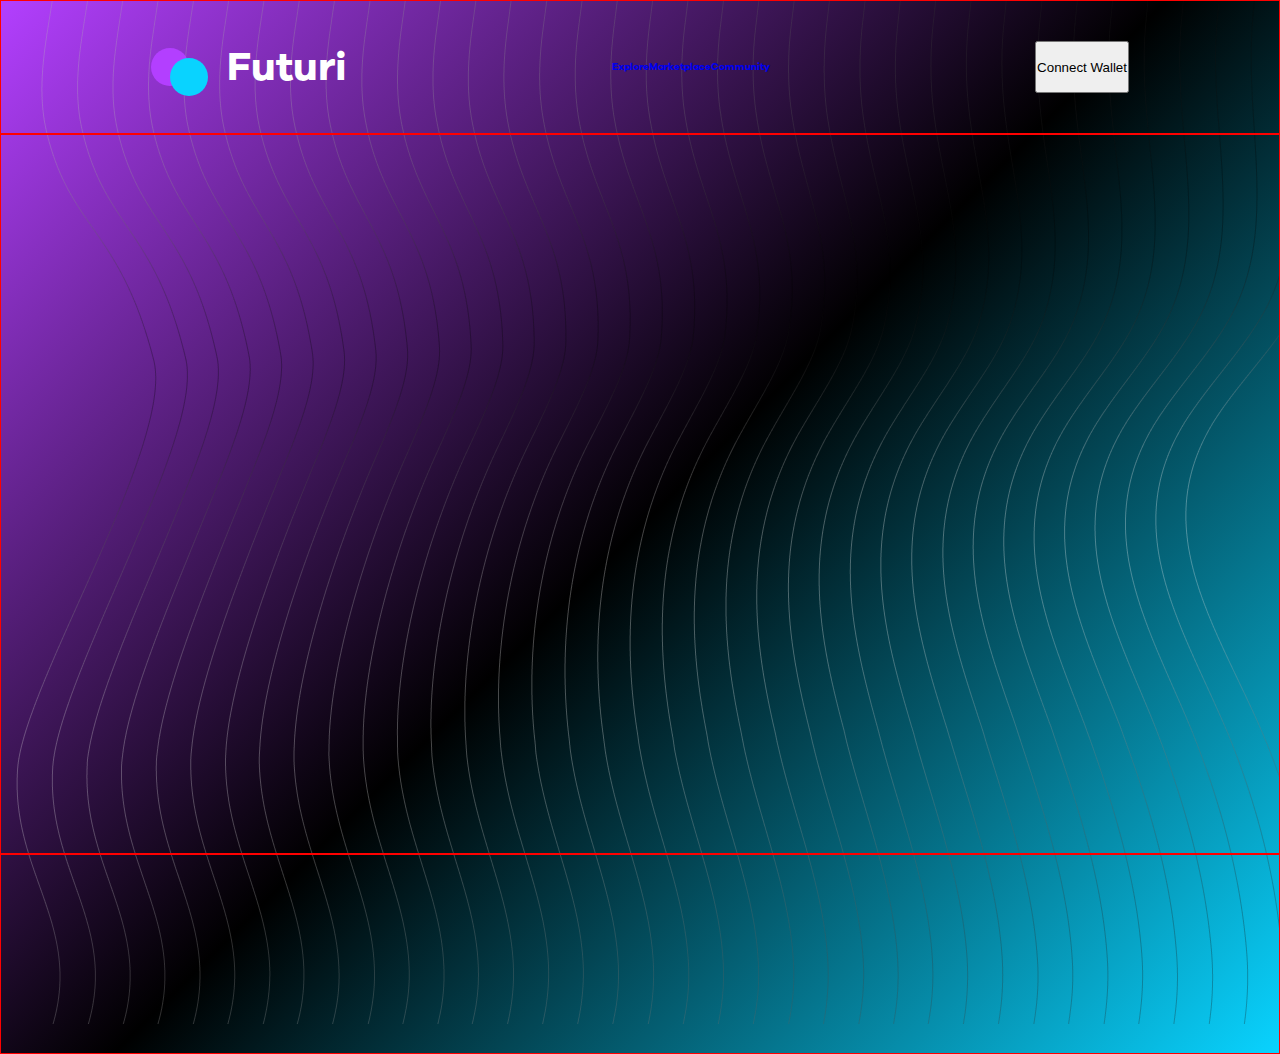
==== index.html @ 5247e4f0 "a" ====
<!DOCTYPE html>
<html lang="en">
<head>
    <meta charset="UTF-8">
    <meta http-equiv="X-UA-Compatible" content="IE=edge">
    <meta name="viewport" content="width=device-width, initial-scale=1.0">
    <title>Page 5</title>
    <!-- css -->
    <link rel="stylesheet" href="./sassets/css/font.css">
    <link rel="stylesheet" href="./sassets/css/reset.css">
    <link rel="stylesheet" href="./sassets/css/style.css">
    <link rel="stylesheet" href="./sassets/css/reponsive.css">
</head>
<body>
    <div class="main">
        <img src="./sassets/img/Group.png" alt="">
        <!-- header -->
        <div class="header">
            <a href="#" class="logoweb underline">
                <div class="logoweb__cricle">
                    <span></span>
                    <span></span>
                </div>
                <h1 class="logoweb__title">futuri</h1>
            </a>
            <ul class="nav">
                <li class="nav__item">
                    <a href="#" class="underline">Explore</a>
                </li>
                <li class="nav__item">
                    <a href="#" class="underline">Marketplace</a>
                </li>
                <li class="nav__item">
                    <a href="#" class="underline">Community</a>
                </li>
            </ul>
            <button class="header__btn">Connect Wallet</button>
        </div>
        <!-- end header -->
        <!-- banner -->
        <div class="banner">

            
        </div>
        <!-- end banner -->
        <!-- donor -->
        <div class="donor">

        </div>
        <!-- end donor -->
    </div>
</body>
</html>
---- sassets/css/font.css ----
@font-face {
    font-family: myfont;
    src: url('../font/Rene\ Bieder\ -\ Galano\ Grotesque\ DEMO\ Bold.otf');
}
---- sassets/css/style.css ----
html {
    font-size: 10px;
    font-family:myfont;
}
.underline {
    text-decoration: none;
}

.main {
    width: 100%;
    height:auto;
    background: linear-gradient(135deg, rgba(179, 63, 255, 1), rgba(0, 0, 0),rgba(9, 211, 255, 1));
    backdrop-filter: blur(100px);
    position:relative;
    z-index: -2;
}
.main > img {
    position: absolute;
    top: 0;
    left: 0;
    right: 0;
    bottom: 0;
    z-index: -1;
}
/* header */
.header {
    width:100%;
    padding:40px 150px;
    border: 1px solid red;
    display:flex;
    justify-content:space-between;
  
}
/* logoweb */
.logoweb {
    display: flex;
    align-items:center;
}
.logoweb__cricle {
    display:flex;
  
}

.logoweb__cricle > span {
    display:block;
    width:38px;
    height:38px;
    border-radius:50%;
    border:none;
}
.logoweb__cricle > span:first-child {
    background-color: rgba(179, 63, 255, 1);
}
.logoweb__cricle > span:last-child {
    background-color: rgba(9, 211, 255, 1);
    position:relative;
    left:-19px;
    top: 10px;
}
.logoweb__title {
    font-size: 4rem;
    line-height: 5.2rem;
    color:#fff;
    text-transform:capitalize;
}
/* nav */
.nav {
    flex-grow: 1;
    list-style:none;
    display:flex;
    justify-content:center;
    align-items:center;
}
/* header__btn */
/* banner */
.banner {
    width: 100%;
    border:1px solid red;
    height:80vh;
}
.donor {
    width:100%;
    border:1px solid red;
    height:200px
}
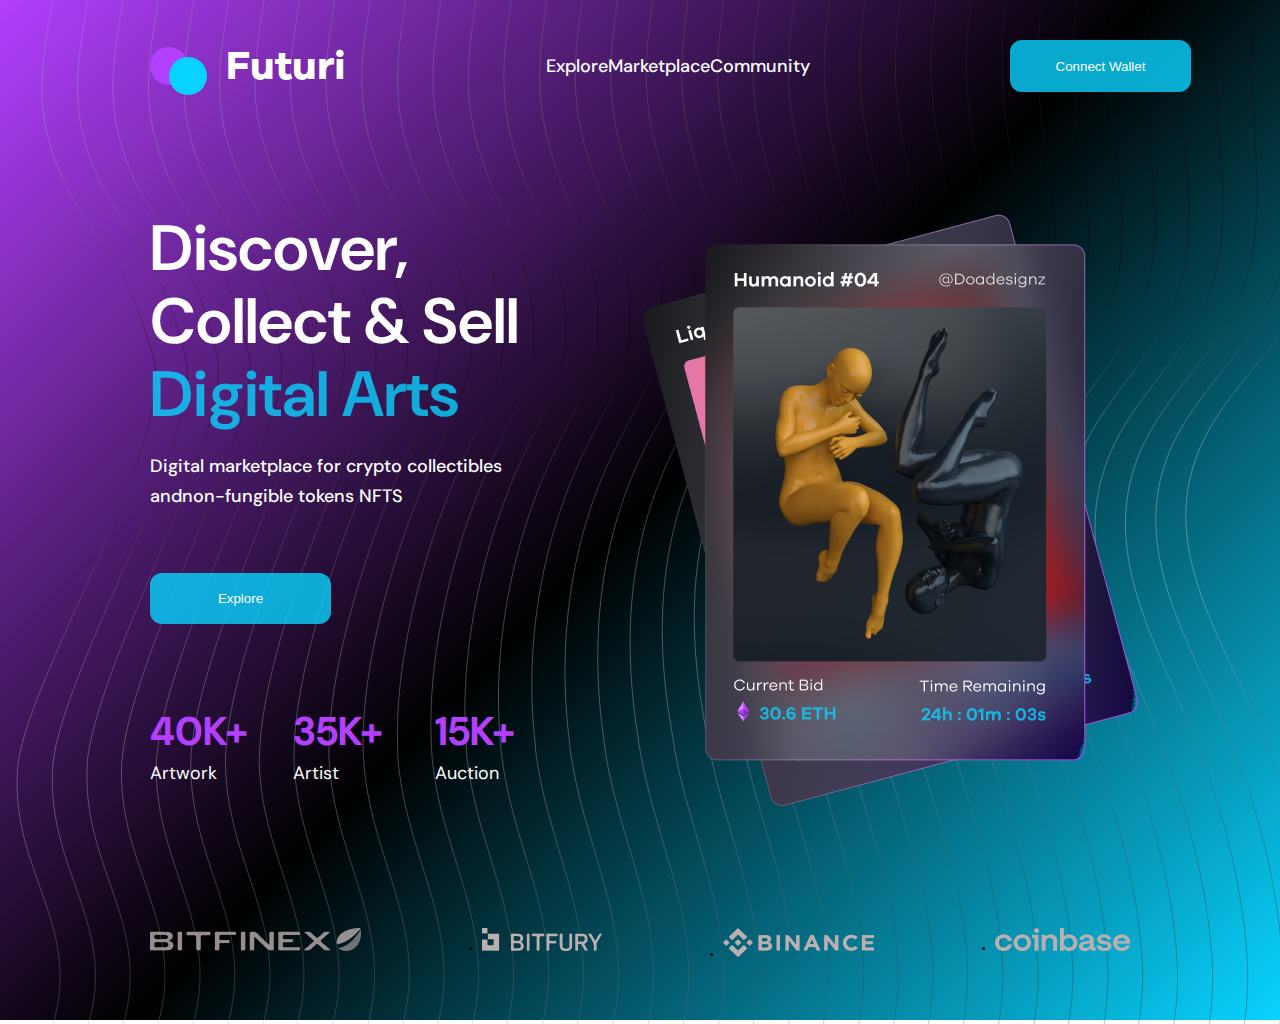
==== commit 4b38b2db: "bb" ====
--- a/index.html
+++ b/index.html
@@ -5,6 +5,10 @@
     <meta http-equiv="X-UA-Compatible" content="IE=edge">
     <meta name="viewport" content="width=device-width, initial-scale=1.0">
     <title>Page 5</title>
+    <!-- font -->
+    <link rel="preconnect" href="https://fonts.googleapis.com">
+    <link rel="preconnect" href="https://fonts.gstatic.com" crossorigin>
+    <link href="https://fonts.googleapis.com/css2?family=Cookie&family=DM+Sans:ital,wght@0,700;1,400&family=Encode+Sans:wght@100;500&family=Sacramento&display=swap" rel="stylesheet">
     <!-- css -->
     <link rel="stylesheet" href="./sassets/css/font.css">
     <link rel="stylesheet" href="./sassets/css/reset.css">
@@ -12,8 +16,11 @@
     <link rel="stylesheet" href="./sassets/css/reponsive.css">
 </head>
 <body>
-    <div class="main">
+    <div class="wrapper">
         <img src="./sassets/img/Group.png" alt="">
+    
+
+       
         <!-- header -->
         <div class="header">
             <a href="#" class="logoweb underline">
@@ -34,20 +41,72 @@
                     <a href="#" class="underline">Community</a>
                 </li>
             </ul>
-            <button class="header__btn">Connect Wallet</button>
+            <button class="btn">Connect Wallet</button>
         </div>
         <!-- end header -->
         <!-- banner -->
         <div class="banner">
+            <div class="banner__content">
+                <h1 class="banner__title">
+                    Discover,
+                    Collect & Sell 
+                    <span>Digital Arts </span>
+                </h1>
+                <p class="banner__descrption">
+                    Digital marketplace for crypto collectibles  andnon-fungible tokens NFTS
+                </p>
+                <button class="btn">
+                    Explore
+                </button>
 
+                <ul class="banner__parameter">
+                    <li class="banner__parameter-item">
+                        <h3>40K+</h3>
+                        <span>Artwork</span>
+                    </li>
+                    <li class="banner__parameter-item">
+                        <h3>35K+</h3>
+                        <span>Artist</span>
+                    </li>
+                    <li class="banner__parameter-item">
+                        <h3>15K+</h3>
+                        <span>Auction</span>
+                    </li>
+                </ul>
+            </div>
+            <div class="banner__img">
+                <img src="./sassets/img/Frame 2.png" alt="">
+                <img src="./sassets/img/Frame 3.png" alt="">
+            </div>
             
         </div>
         <!-- end banner -->
         <!-- donor -->
-        <div class="donor">
+        <ul class="donor">
+            <li class="donor__item">
+                <a href="#">
+                    <img src="./sassets/img/Frame.png" alt="">
+                </a>
+            </li>
+            <li class="donor__item">
+                <a href="#">
+                    <img src="./sassets/img/Frame-1.png" alt="">
+                </a>
+            </li>
+            <li class="donor__item">
+                <a href="#">
+                    <img src="./sassets/img/Frame-2.png" alt="">
+                </a>
+            </li>
+            <li class="donor__item">
+                <a href="#">
+                    <img src="./sassets/img/Frame-3.png" alt="">
+                </a>
+            </li>
+        </ul>
+        <!-- end donor -->
+   
 
-        </div>
-        <!-- end donor -->
     </div>
 </body>
 </html>--- a/sassets/css/style.css
+++ b/sassets/css/style.css
@@ -1,20 +1,21 @@
 html {
     font-size: 10px;
-    font-family:myfont;
+    font-family: 'DM Sans', sans-serif;
 }
 .underline {
     text-decoration: none;
 }
 
-.main {
+.wrapper {
     width: 100%;
     height:auto;
     background: linear-gradient(135deg, rgba(179, 63, 255, 1), rgba(0, 0, 0),rgba(9, 211, 255, 1));
     backdrop-filter: blur(100px);
     position:relative;
     z-index: -2;
+    padding: 0px 150px;
 }
-.main > img {
+.wrapper > img {
     position: absolute;
     top: 0;
     left: 0;
@@ -22,14 +23,21 @@
     bottom: 0;
     z-index: -1;
 }
+/* .main {
+    position: absolute;
+    z-index: 0;
+    width:100%;
+    top: 0;
+    right: 0;
+    bottom: 0;
+    left: 0;
+} */
 /* header */
 .header {
     width:100%;
-    padding:40px 150px;
-    border: 1px solid red;
+    padding:40px 0px;
     display:flex;
     justify-content:space-between;
-  
 }
 /* logoweb */
 .logoweb {
@@ -62,24 +70,104 @@
     line-height: 5.2rem;
     color:#fff;
     text-transform:capitalize;
+    font-family:myfont;
 }
 /* nav */
 .nav {
+    padding:0px 200px;
     flex-grow: 1;
     list-style:none;
     display:flex;
-    justify-content:center;
+    justify-content:space-between;
     align-items:center;
 }
+.nav__item  {
+
+}
+.nav__item > a {
+    font-weight: 500;
+    font-size: 18px;
+    line-height: 24px;
+    color: #FFFFFF;
+}
 /* header__btn */
+.btn {
+    border:none;
+    background: rgba(9, 211, 255, 0.8);
+    border-radius: 12px;
+    padding:18px 25px;
+    color:#fff;
+    text-transform:capitalize;
+    cursor:pointer;
+    min-width:181px;
+}
 /* banner */
 .banner {
     width: 100%;
-    border:1px solid red;
-    height:80vh;
+    height:auto;
+    display:flex;
+    padding:80px 0px;
 }
+.banner__content {
+    width:50%;
+    height:auto;
+}
+.banner__title {
+    font-weight: 600;
+    font-size: 64px;
+    line-height: 73px;
+    max-width: 428px;
+    color: #FFFFFF;
+}
+.banner__title > span {
+    color:rgba(9, 211, 255, 0.8);
+}
+.banner__descrption {
+    font-weight: 500;
+    font-size: 18px;
+    line-height: 30px;
+    max-width: 428px;
+    color: #FFFFFF;
+    margin:20px 0px 62px;
+}
+.banner__parameter {
+    display:flex;
+    list-style:none;
+    max-width: 428px;
+    margin-top:80px;
+}
+.banner__parameter-item {
+    width:33.33%;
+}
+.banner__parameter-item > h3 {
+    font-weight: 700;
+    font-size: 40px;
+    line-height: 54px;
+    /* identical to box height */
+    color: #B33FFF;
+}
+.banner__parameter-item > span{
+    font-weight: 400;
+    font-size: 18px;
+    line-height: 169%;
+    color: #FFFFFF;  
+}
+/* banner__img */
+.banner__img {
+    position: relative;
+}
+.banner__img > img {
+    position: absolute;
+}
+.banner__img > img:last-child {
+    left: 65px;
+    top: 32px;
+}
+/* donor */
 .donor {
     width:100%;
-    border:1px solid red;
-    height:200px
+    height:auto;
+    display:flex;
+    padding:60px 0px;
+    justify-content:space-between;
 }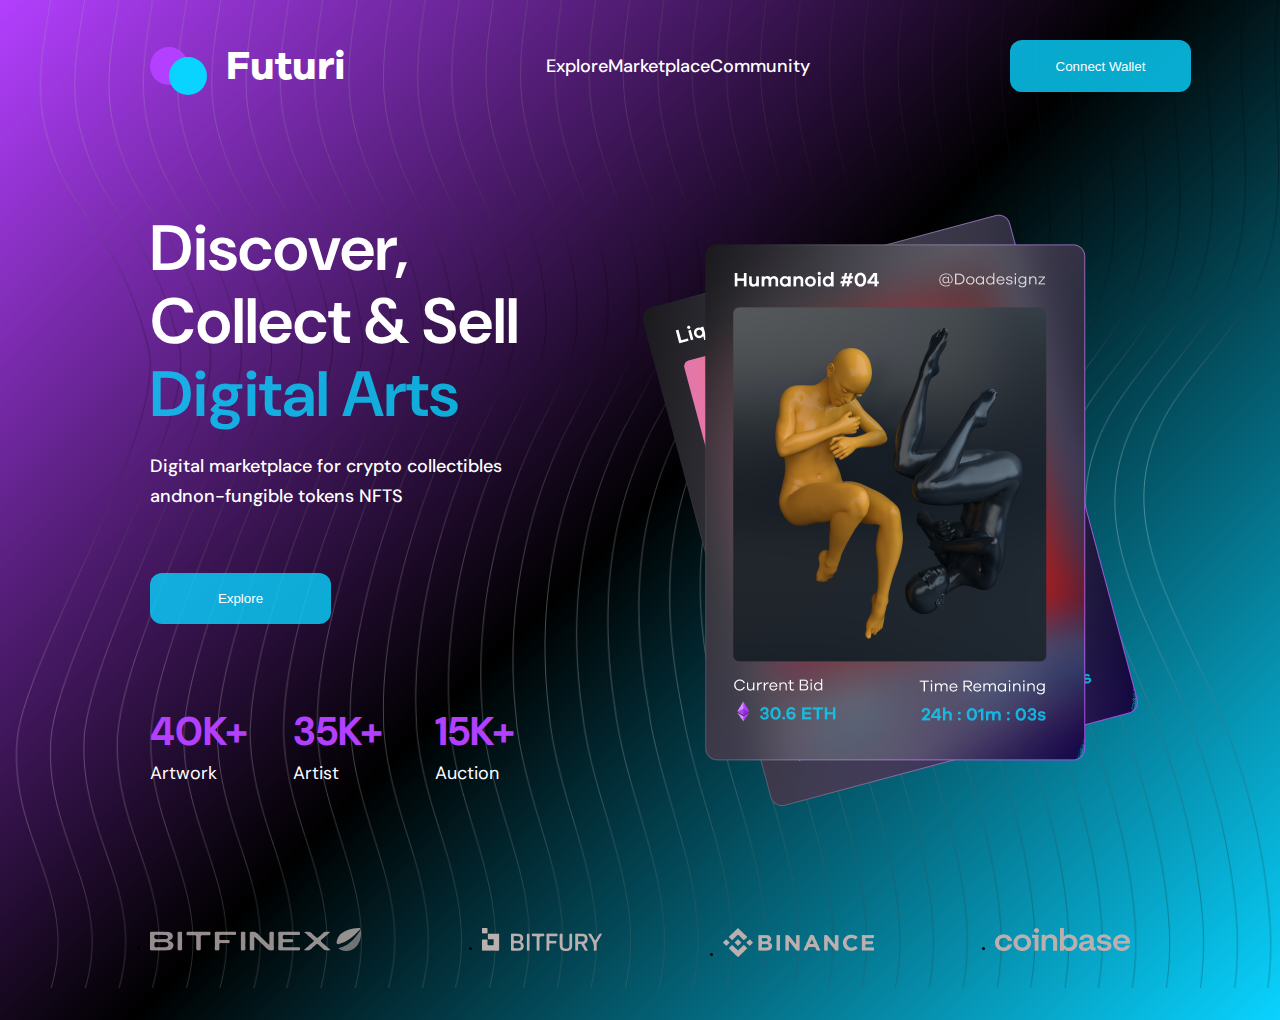
==== commit 2f9eff22: "gfggg" ====
--- a/index.html
+++ b/index.html
@@ -20,7 +20,8 @@
         <img src="./sassets/img/Group.png" alt="">
     
 
-       
+      <div class="main">
+         
         <!-- header -->
         <div class="header">
             <a href="#" class="logoweb underline">
@@ -30,14 +31,14 @@
                 </div>
                 <h1 class="logoweb__title">futuri</h1>
             </a>
-            <ul class="nav">
-                <li class="nav__item">
+            <ul class="nav1">
+                <li class="nav1__item">
                     <a href="#" class="underline">Explore</a>
                 </li>
-                <li class="nav__item">
-                    <a href="#" class="underline">Marketplace</a>
+                <li class="nav1__item">
+                    <a href="./marketplace.html" class="underline">Marketplace</a>
                 </li>
-                <li class="nav__item">
+                <li class="nav1__item">
                     <a href="#" class="underline">Community</a>
                 </li>
             </ul>
@@ -105,7 +106,7 @@
             </li>
         </ul>
         <!-- end donor -->
-   
+      </div>
 
     </div>
 </body>
--- a/sassets/css/style.css
+++ b/sassets/css/style.css
@@ -12,7 +12,7 @@
     background: linear-gradient(135deg, rgba(179, 63, 255, 1), rgba(0, 0, 0),rgba(9, 211, 255, 1));
     backdrop-filter: blur(100px);
     position:relative;
-    z-index: -2;
+    
     padding: 0px 150px;
 }
 .wrapper > img {
@@ -22,16 +22,13 @@
     right: 0;
     bottom: 0;
     z-index: -1;
+    max-width: 100%;
 }
-/* .main {
-    position: absolute;
-    z-index: 0;
-    width:100%;
-    top: 0;
-    right: 0;
-    bottom: 0;
-    left: 0;
-} */
+ .main {
+   position: relative;
+   z-index: 10;
+   width: 100%;
+}
 /* header */
 .header {
     width:100%;
@@ -73,7 +70,7 @@
     font-family:myfont;
 }
 /* nav */
-.nav {
+.nav1 {
     padding:0px 200px;
     flex-grow: 1;
     list-style:none;
@@ -81,10 +78,10 @@
     justify-content:space-between;
     align-items:center;
 }
-.nav__item  {
+.nav1__item  {
 
 }
-.nav__item > a {
+.nav1__item > a {
     font-weight: 500;
     font-size: 18px;
     line-height: 24px;
--- a/sassets/css/reponsive.css
+++ b/sassets/css/reponsive.css
@@ -0,0 +1,111 @@
+/* tablet */
+@media only screen and (max-width:1200px) {
+    .main {
+        position: relative;
+    }
+    .moblie__right {
+        z-index: 2;
+        display: none;
+        position: absolute;
+        top: 0;
+        right: 0;
+        bottom: 0;
+        left: 0;
+        background-color: rgba(0,0,0,0.7);
+    }
+    .nav__btn-close {
+        display: block;
+    }
+    .account__btn-close {
+        display: block;
+    }
+    .moblie__left {
+        display: none;
+        z-index: 10;
+        width: 100%;
+        position: absolute;
+        top: 0;
+        right: 0;
+        bottom: 0;
+        left: 0;
+        background-color: rgba(0,0,0,0.7);
+    }
+    .nav {
+        background-color: black;
+    }
+    .right {
+        float: right;
+    }
+    .content__search > button {
+        display:block;
+    }
+}
+
+/* mobile */
+@media only screen and (max-width:768px) {
+    .nav__banner {
+        display: none;
+    }
+    .form__search {
+        min-width:0;
+        margin: 0;
+        flex-grow: 1;
+    }
+    .form__search > input {
+        display: none;
+    }
+    .content {
+        padding: 10px;
+    }
+    .content__banner-btns {
+        flex-wrap: wrap;
+    }
+    .content__banner-text {
+        width:100%;
+    }
+    .content__banner-btn:last-child {
+        margin: 10px 0px 0px 0px;
+
+    }
+    .content__banner-text{
+        z-index: 1;
+    }
+    .content__banner-img  {
+        display: none;
+    }
+    .content__listItem-wrapper {
+        flex-wrap: wrap;
+    }
+    .content__listItem-item {
+        width: 30%;
+        margin-bottom: 20px;
+    }
+    .product {
+        flex-wrap: wrap;
+    }
+    .product__item {
+        width:100%;
+        margin-bottom: 30px;
+    }
+    .chart__field >div, .chart__item >div, .chart__item > span 
+    {
+        padding: 5px;
+    }
+    .chart__item {
+        position: relative;
+    }
+    .chart__user-info {
+        display: none;
+        position: absolute;
+        bottom: 0;
+        left: 20px;
+        transform: translateY(100%);
+        z-index: 5;
+    }
+    .chart__user > img {
+        cursor: pointer;
+    }
+    .chart__user > img:hover ~  .chart__user-info {
+        display: block;
+    }
+}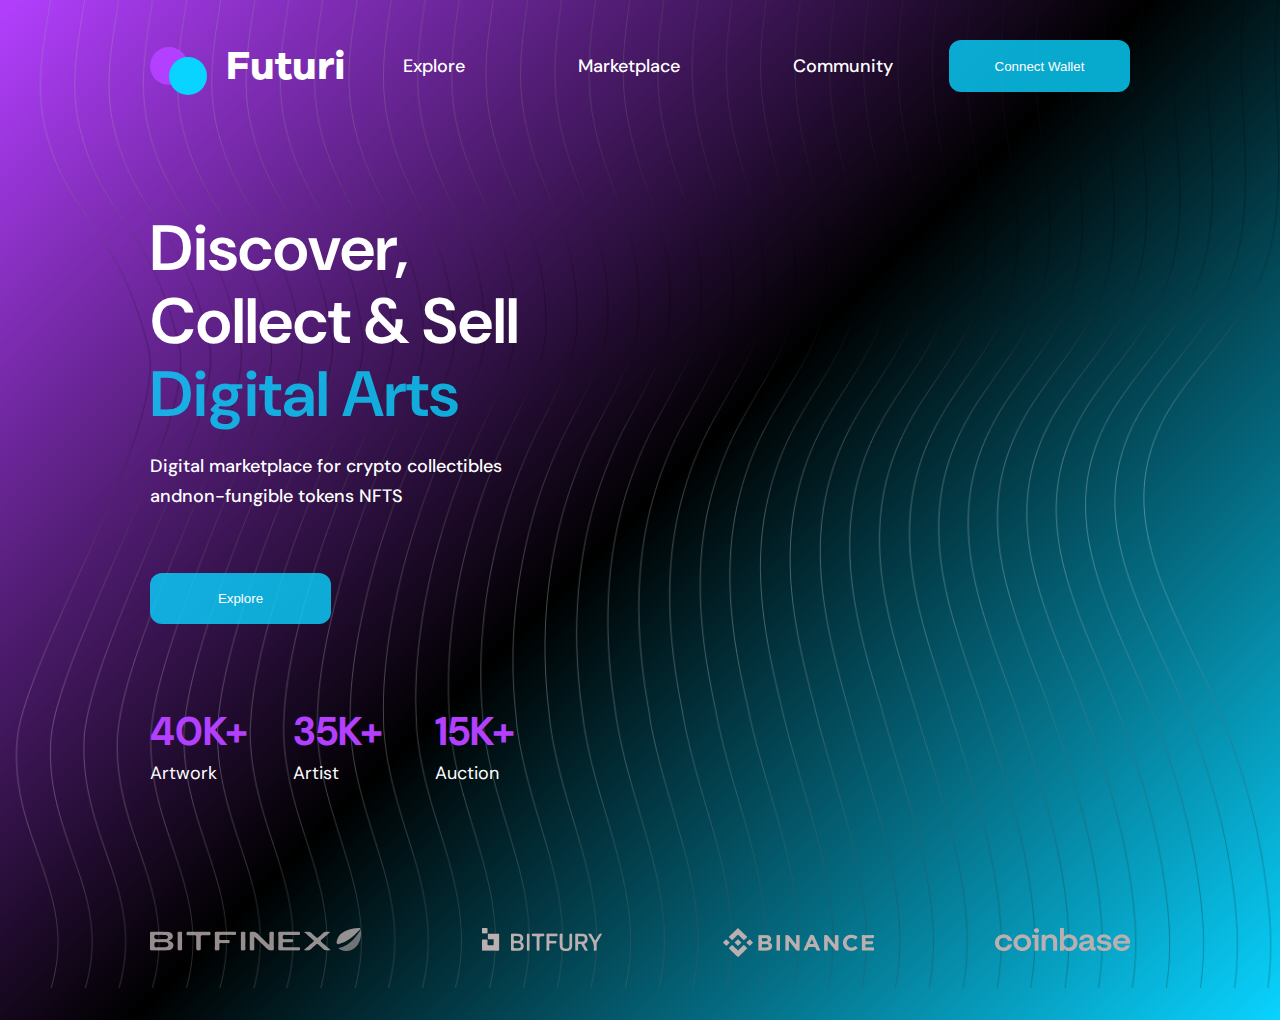
==== commit 004d8c21: "jjjj" ====
--- a/index.html
+++ b/index.html
@@ -9,9 +9,11 @@
     <link rel="preconnect" href="https://fonts.googleapis.com">
     <link rel="preconnect" href="https://fonts.gstatic.com" crossorigin>
     <link href="https://fonts.googleapis.com/css2?family=Cookie&family=DM+Sans:ital,wght@0,700;1,400&family=Encode+Sans:wght@100;500&family=Sacramento&display=swap" rel="stylesheet">
+    <link rel="stylesheet" href="https://cdnjs.cloudflare.com/ajax/libs/font-awesome/6.1.1/css/all.min.css" integrity="sha512-KfkfwYDsLkIlwQp6LFnl8zNdLGxu9YAA1QvwINks4PhcElQSvqcyVLLD9aMhXd13uQjoXtEKNosOWaZqXgel0g==" crossorigin="anonymous" referrerpolicy="no-referrer" />
     <!-- css -->
     <link rel="stylesheet" href="./sassets/css/font.css">
     <link rel="stylesheet" href="./sassets/css/reset.css">
+    
     <link rel="stylesheet" href="./sassets/css/style.css">
     <link rel="stylesheet" href="./sassets/css/reponsive.css">
 </head>
@@ -24,7 +26,7 @@
          
         <!-- header -->
         <div class="header">
-            <a href="#" class="logoweb underline">
+            <a href="index.html" class="logoweb underline">
                 <div class="logoweb__cricle">
                     <span></span>
                     <span></span>
@@ -32,6 +34,9 @@
                 <h1 class="logoweb__title">futuri</h1>
             </a>
             <ul class="nav1">
+              <button class="nav__btn-close">
+                <i class="fa-solid fa-xmark"></i>
+              </button>
                 <li class="nav1__item">
                     <a href="#" class="underline">Explore</a>
                 </li>
@@ -42,7 +47,10 @@
                     <a href="#" class="underline">Community</a>
                 </li>
             </ul>
-            <button class="btn">Connect Wallet</button>
+            <button class="btn btn--header">Connect Wallet</button>
+            <button class="content__search-menu">
+                <i class="fa-solid fa-bars"></i>
+            </button>
         </div>
         <!-- end header -->
         <!-- banner -->
@@ -110,4 +118,5 @@
 
     </div>
 </body>
+<script src="./sassets/js/menu.js"></script>
 </html>--- a/sassets/css/style.css
+++ b/sassets/css/style.css
@@ -71,11 +71,11 @@
 }
 /* nav */
 .nav1 {
-    padding:0px 200px;
+    
     flex-grow: 1;
     list-style:none;
     display:flex;
-    justify-content:space-between;
+    justify-content:space-around;
     align-items:center;
 }
 .nav1__item  {
@@ -98,12 +98,22 @@
     cursor:pointer;
     min-width:181px;
 }
+.content__search-menu {
+    display: none;
+    border: none;
+    background-color: transparent;
+    padding: 5px 15px;
+    color: rgba(179, 63, 255, 1);
+    cursor: pointer;
+    font-size: 20px;
+}
 /* banner */
 .banner {
     width: 100%;
     height:auto;
     display:flex;
     padding:80px 0px;
+    flex-wrap: wrap;
 }
 .banner__content {
     width:50%;
@@ -155,6 +165,7 @@
 }
 .banner__img > img {
     position: absolute;
+    max-width: 100%;
 }
 .banner__img > img:last-child {
     left: 65px;
@@ -162,9 +173,33 @@
 }
 /* donor */
 .donor {
+    list-style: none;
     width:100%;
     height:auto;
     display:flex;
     padding:60px 0px;
     justify-content:space-between;
+    flex-wrap: wrap;
+}
+.drop {
+    display: block !important;
+    animation: menuDrop linear 1s forwards; 
+}
+.nav__btn-close {
+    display: none;
+    position: absolute;
+    top:20px;
+    right: 20px;
+    padding: 5px 8px;
+    border: none;
+    background-color: transparent;
+    color: rgba(9, 211, 255, 0.8);
+    cursor: pointer;
+}
+
+@keyframes menuDrop {
+    to {
+        top: 90px;
+        transform: translateY(0%);
+    }
 }--- a/sassets/css/reponsive.css
+++ b/sassets/css/reponsive.css
@@ -1,7 +1,14 @@
 /* tablet */
 @media only screen and (max-width:1200px) {
+    .wrapper {
+        padding:0px 70px;
+    }
     .main {
         position: relative;
+        width: 100%;
+    }
+    .header {
+        padding: 20px;
     }
     .moblie__right {
         z-index: 2;
@@ -39,12 +46,46 @@
     .content__search > button {
         display:block;
     }
+    .donor__item {
+        width:100%;
+        margin-bottom: 20px;
+    }
+   
 }
 
 /* mobile */
 @media only screen and (max-width:768px) {
+    .wrapper {
+        padding:0px 20px;
+    }
+    .banner__content {
+        width:100%;
+    }
+    .banner__img {
+        
+        display: none;
+    }
+    .nav1 {
+        width:100%;
+        display:block;
+        position: absolute;
+        /* top:100px; */
+        transform: translateY(-100%);
+        top: 0;
+        right: 0;
+        background-color: rgba(0,0,0,0.5);
+        padding: 20px;
+        border-radius: 8px;
+    }
+  
     .nav__banner {
         display: none;
+    }
+    .btn--header {
+        display: none;
+    }
+    .content__search-menu {
+        display: block;
     }
     .form__search {
         min-width:0;
@@ -101,6 +142,9 @@
         left: 20px;
         transform: translateY(100%);
         z-index: 5;
+        background-color: rgba(0,0,0,0.7);
+        padding: 5px 10px;
+        border-radius: 8px;
     }
     .chart__user > img {
         cursor: pointer;
@@ -108,4 +152,26 @@
     .chart__user > img:hover ~  .chart__user-info {
         display: block;
     }
+    .nav__btn-close {
+        display: block;
+    }
+    .notification__content {
+        left: -50px;
+    }
+    .notification__content::after {
+        right: 123px;
+    }
+    .account__list {
+        left: -40px;
+    }
+    .nav1__item {
+        margin-bottom: 10px;
+    }
+    .nav1__item:hover a {
+        color: violet;
+        box-shadow: #fff 0px 1px 4px;
+    }
+    .nav1__item:last-child {
+        margin: 0;
+    }
 }